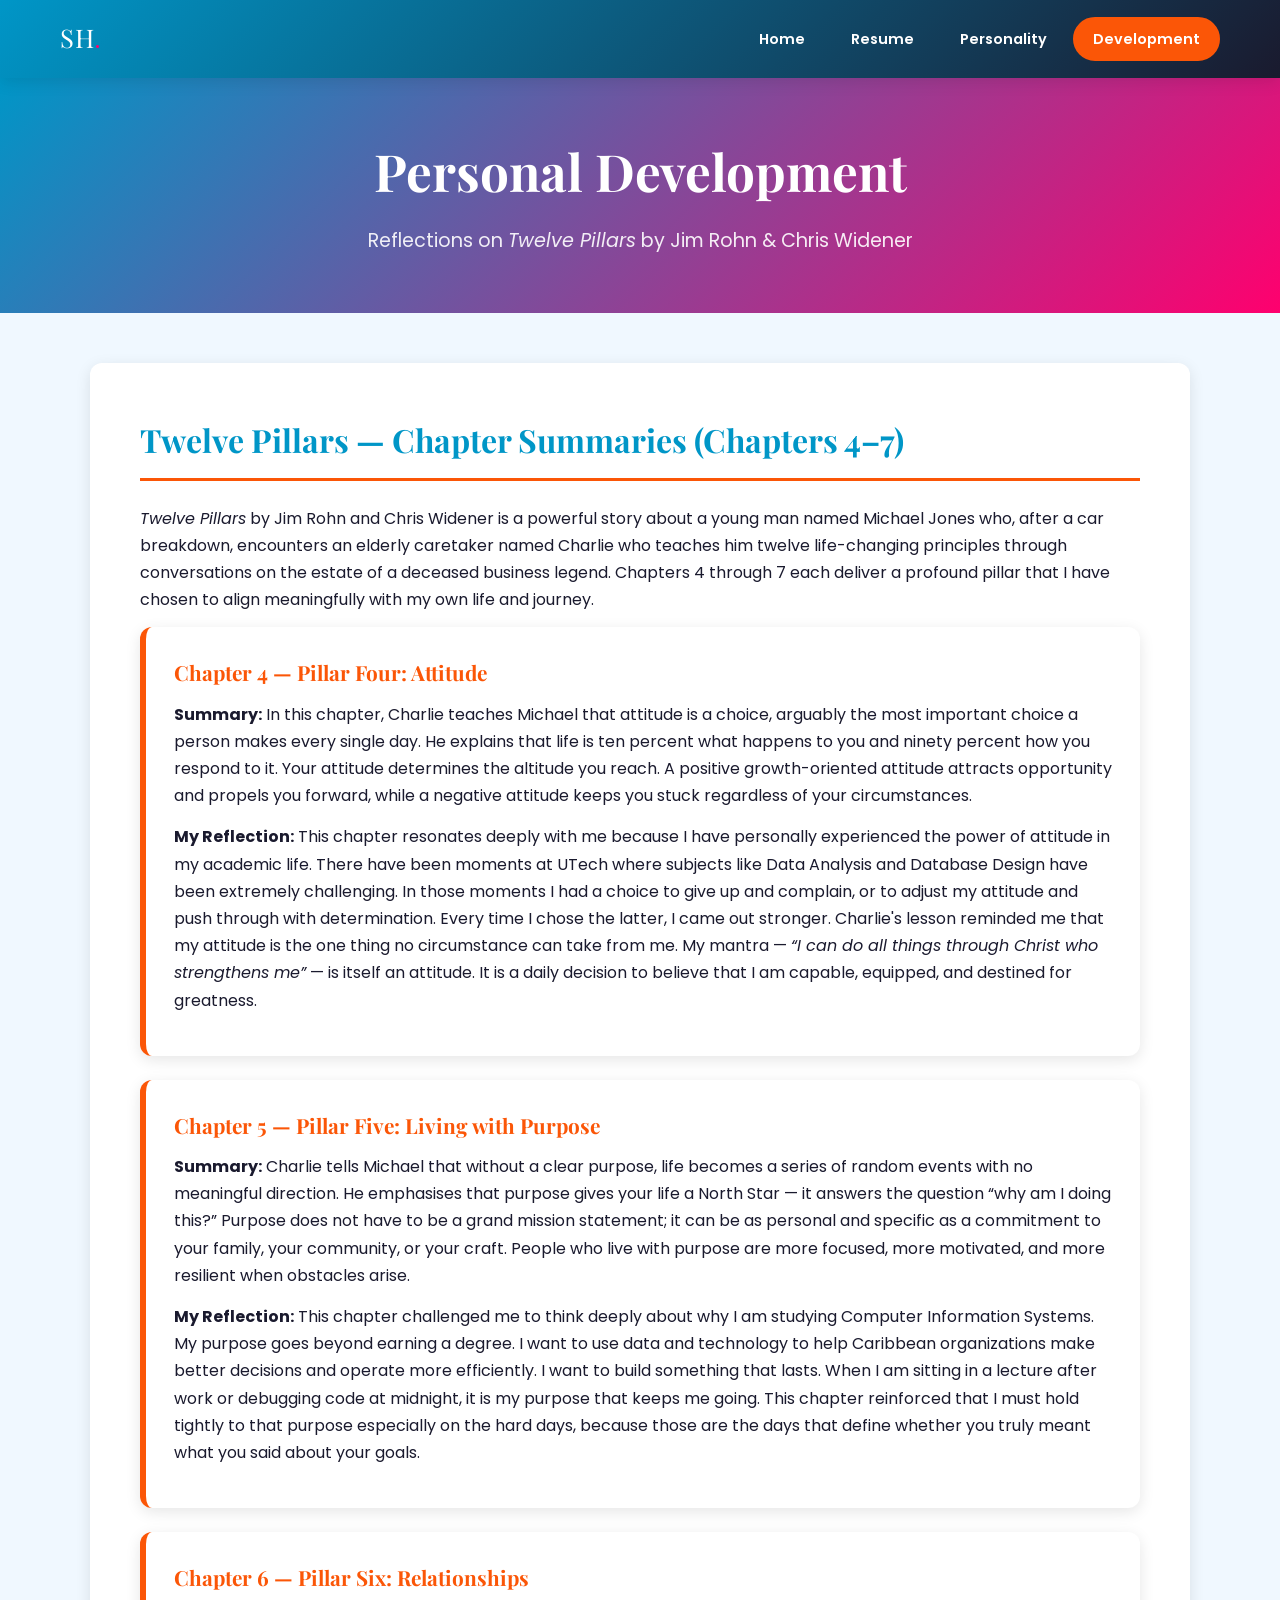
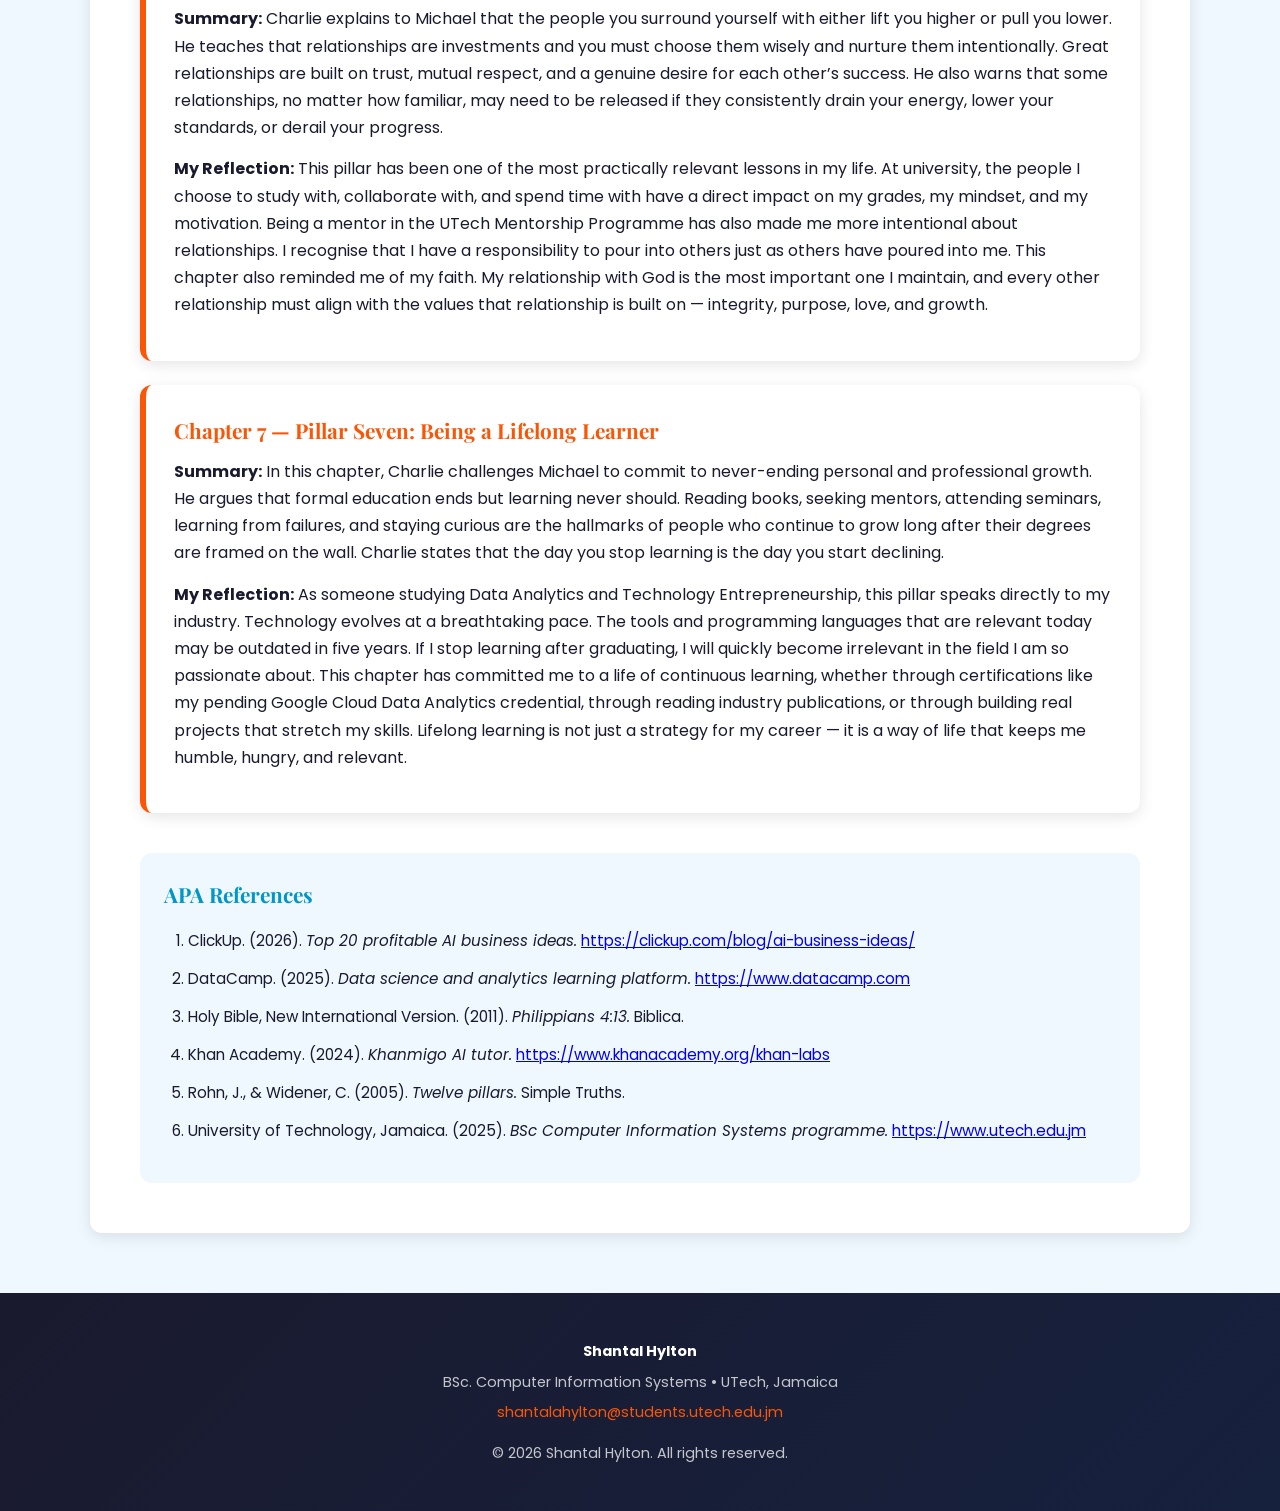
==== development.html @ 5e995da2 "Add files via upload" ====
<!DOCTYPE html>
<html lang="en">
<head>
  <meta charset="UTF-8" />
  <meta name="viewport" content="width=device-width, initial-scale=1.0" />
  <title>Personal Development | Shantal Hylton</title>
  <link rel="stylesheet" href="style.css" />
</head>
<body>

  <!-- HEADER & NAVIGATION -->
  <header>
    <a href="index.html" class="logo">SH<span>.</span></a>
    <nav>
      <a href="index.html">Home</a>
      <a href="resume.html">Resume</a>
      <a href="personality.html">Personality</a>
      <a href="development.html" class="active">Development</a>
    </nav>
  </header>

  <!-- HERO -->
  <div class="hero" style="padding: 50px 20px;">
    <h1>Personal Development</h1>
    <p>Reflections on <em>Twelve Pillars</em> by Jim Rohn &amp; Chris Widener</p>
  </div>

  <!-- TWELVE PILLARS SECTION -->
  <section id="twelve-pillars" class="animate-slide">
    <h2>Twelve Pillars &mdash; Chapter Summaries (Chapters 4&ndash;7)</h2>
    <p>
      <em>Twelve Pillars</em> by Jim Rohn and Chris Widener is a powerful
      story about a young man named Michael Jones who, after a car breakdown,
      encounters an elderly caretaker named Charlie who teaches him twelve
      life-changing principles through conversations on the estate of a
      deceased business legend. Chapters 4 through 7 each deliver a profound
      pillar that I have chosen to align meaningfully with my own life and journey.
    </p>

    <!-- CHAPTER 4 -->
    <div class="pillar-card">
      <h3>Chapter 4 &mdash; Pillar Four: Attitude</h3>
      <p>
        <strong>Summary:</strong> In this chapter, Charlie teaches Michael that
        attitude is a choice, arguably the most important choice a person makes
        every single day. He explains that life is ten percent what happens to
        you and ninety percent how you respond to it. Your attitude determines
        the altitude you reach. A positive growth-oriented attitude attracts
        opportunity and propels you forward, while a negative attitude keeps
        you stuck regardless of your circumstances.
      </p>
      <p>
        <strong>My Reflection:</strong> This chapter resonates deeply with me
        because I have personally experienced the power of attitude in my
        academic life. There have been moments at UTech where subjects like
        Data Analysis and Database Design have been extremely challenging. In
        those moments I had a choice to give up and complain, or to adjust my
        attitude and push through with determination. Every time I chose the
        latter, I came out stronger. Charlie's lesson reminded me that my
        attitude is the one thing no circumstance can take from me. My mantra &mdash;
        <em>&ldquo;I can do all things through Christ who strengthens me&rdquo;</em> &mdash; is
        itself an attitude. It is a daily decision to believe that I am capable,
        equipped, and destined for greatness.
      </p>
    </div>

    <!-- CHAPTER 5 -->
    <div class="pillar-card">
      <h3>Chapter 5 &mdash; Pillar Five: Living with Purpose</h3>
      <p>
        <strong>Summary:</strong> Charlie tells Michael that without a clear
        purpose, life becomes a series of random events with no meaningful
        direction. He emphasises that purpose gives your life a North Star &mdash; it
        answers the question &ldquo;why am I doing this?&rdquo; Purpose does not have to be
        a grand mission statement; it can be as personal and specific as a
        commitment to your family, your community, or your craft. People who
        live with purpose are more focused, more motivated, and more resilient
        when obstacles arise.
      </p>
      <p>
        <strong>My Reflection:</strong> This chapter challenged me to think
        deeply about why I am studying Computer Information Systems. My purpose
        goes beyond earning a degree. I want to use data and technology to
        help Caribbean organizations make better decisions and operate more
        efficiently. I want to build something that lasts. When I am sitting in a lecture
        after work or debugging code at midnight, it is my purpose that keeps me
        going. This chapter reinforced that I must hold tightly to that purpose
        especially on the hard days, because those are the days that define
        whether you truly meant what you said about your goals.
      </p>
    </div>

    <!-- CHAPTER 6 -->
    <div class="pillar-card">
      <h3>Chapter 6 &mdash; Pillar Six: Relationships</h3>
      <p>
        <strong>Summary:</strong> Charlie explains to Michael that the people
        you surround yourself with either lift you higher or pull you lower.
        He teaches that relationships are investments and you must choose them
        wisely and nurture them intentionally. Great relationships are built on
        trust, mutual respect, and a genuine desire for each other&rsquo;s success.
        He also warns that some relationships, no matter how familiar, may need
        to be released if they consistently drain your energy, lower your
        standards, or derail your progress.
      </p>
      <p>
        <strong>My Reflection:</strong> This pillar has been one of the most
        practically relevant lessons in my life. At university, the people I
        choose to study with, collaborate with, and spend time with have a
        direct impact on my grades, my mindset, and my motivation. Being a
        mentor in the UTech Mentorship Programme has also made me more
        intentional about relationships. I recognise that I have a
        responsibility to pour into others just as others have poured into me.
        This chapter also reminded me of my faith. My relationship with God is
        the most important one I maintain, and every other relationship must
        align with the values that relationship is built on &mdash; integrity,
        purpose, love, and growth.
      </p>
    </div>

    <!-- CHAPTER 7 -->
    <div class="pillar-card">
      <h3>Chapter 7 &mdash; Pillar Seven: Being a Lifelong Learner</h3>
      <p>
        <strong>Summary:</strong> In this chapter, Charlie challenges Michael
        to commit to never-ending personal and professional growth. He argues
        that formal education ends but learning never should. Reading books,
        seeking mentors, attending seminars, learning from failures, and staying
        curious are the hallmarks of people who continue to grow long after
        their degrees are framed on the wall. Charlie states that the day you
        stop learning is the day you start declining.
      </p>
      <p>
        <strong>My Reflection:</strong> As someone studying Data Analytics and
        Technology Entrepreneurship, this pillar speaks directly to my industry.
        Technology evolves at a breathtaking pace. The tools and programming
        languages that are relevant today may be outdated in five years. If I
        stop learning after graduating, I will quickly become irrelevant in the
        field I am so passionate about. This chapter has committed me to a life
        of continuous learning, whether through certifications like my pending
        Google Cloud Data Analytics credential, through reading industry
        publications, or through building real projects that stretch my skills.
        Lifelong learning is not just a strategy for my career &mdash; it is a way of
        life that keeps me humble, hungry, and relevant.
      </p>
    </div>

    <!-- APA REFERENCES -->
    <!-- FIX APPLIED: Reference #3 updated from Exploding Topics to the correct ClickUp blog as assigned -->
    <div id="references" style="margin-top: 40px; padding: 24px; background: var(--light-bg); border-radius: var(--border-radius);">
      <h3 style="color: var(--primary); margin-bottom: 16px;">APA References</h3>
      <ol>
        <li style="margin-bottom: 12px;">
          ClickUp. (2026). <em>Top 20 profitable AI business ideas.</em>
          <a href="https://clickup.com/blog/ai-business-ideas/" target="_blank">https://clickup.com/blog/ai-business-ideas/</a>
        </li>
        <li style="margin-bottom: 12px;">
          DataCamp. (2025). <em>Data science and analytics learning platform.</em>
          <a href="https://www.datacamp.com" target="_blank">https://www.datacamp.com</a>
        </li>
        <li style="margin-bottom: 12px;">
          Holy Bible, New International Version. (2011). <em>Philippians 4:13.</em> Biblica.
        </li>
        <li style="margin-bottom: 12px;">
          Khan Academy. (2024). <em>Khanmigo AI tutor.</em>
          <a href="https://www.khanacademy.org/khan-labs" target="_blank">https://www.khanacademy.org/khan-labs</a>
        </li> 
        <li style="margin-bottom: 12px;">
          Rohn, J., &amp; Widener, C. (2005). <em>Twelve pillars.</em> Simple Truths.
        </li>           
        <li style="margin-bottom: 12px;">
          University of Technology, Jamaica. (2025). <em>BSc Computer Information Systems programme.</em>
          <a href="https://www.utech.edu.jm" target="_blank">https://www.utech.edu.jm</a>
        </li>
        
      </ol>
    </div>

  </section>

  <!-- FOOTER -->
  <footer>
    <p><strong style="color:#fff;">Shantal Hylton</strong></p>
    <p>BSc. Computer Information Systems &bull; UTech, Jamaica</p>
    <p>
      <a href="mailto:shantalahylton@students.utech.edu.jm">shantalahylton@students.utech.edu.jm</a>
    </p>
    <p style="margin-top:16px;">&copy; 2026 Shantal Hylton. All rights reserved.</p>
  </footer>

</body>
</html>
---- style.css ----
/* ============================================
   Shantal Hylton — PORTFOLIO STYLESHEET
   style.css — linked to all pages
   ============================================ */

/* ── GOOGLE FONTS ── */
@import url('https://fonts.googleapis.com/css2?family=Poppins:wght@300;400;600;700&family=Playfair+Display:wght@700&display=swap');

/* ── CSS VARIABLES ── */
:root {
  --primary:      #0096c7;   /* light blue */
  --hot-pink:     #ff006e;   /* hot pink */
  --orange:       #fb5607;   /* orange */
  --white:        #ffffff;
  --light-bg:     #f0f8ff;
  --dark:         #1a1a2e;
  --grey:         #555555;
  --light-grey:   #f5f5f5;
  --font-main:    'Poppins', sans-serif;
  --font-heading: 'Playfair Display', serif;
  --border-radius: 12px;
  --box-shadow:   0 4px 15px rgba(0, 0, 0, 0.1);
  --transition:   all 0.3s ease;
}

/* ── GLOBAL RESET ── */
* {
  box-sizing: border-box;
  margin: 0;
  padding: 0;
  font-family: var(--font-main);
}

body {
  background-color: var(--light-bg);
  color: var(--dark);
  line-height: 1.7;
}

/* ── TYPOGRAPHY ── */
h1, h2, h3 {
  font-family: var(--font-heading);
}

h1 { font-size: 2.8em; color: var(--white); }
h2 { font-size: 2em;   color: var(--primary); margin-bottom: 16px; }
h3 { font-size: 1.3em; color: var(--dark);    margin-bottom: 10px; }

p  { margin-bottom: 14px; font-size: 1em; }

/* ── HEADER ── */
header {
  background: linear-gradient(135deg, var(--primary), var(--dark));
  color: var(--white);
  padding: 16px 40px;
  display: flex;
  justify-content: space-between;
  align-items: center;
  position: sticky;
  top: 0;
  z-index: 1000;
  box-shadow: var(--box-shadow);
}

/* Logo */
.logo {
  font-family: var(--font-heading);
  font-size: 1.6em;
  color: var(--white);
  text-decoration: none;
  letter-spacing: 1px;
}

.logo span {
  color: var(--hot-pink);
}

/* ── NAVIGATION ── */
nav {
  display: flex;
  gap: 8px;
  flex-wrap: wrap;
}

nav a {
  color: var(--white);
  text-decoration: none;
  padding: 8px 16px;
  border-radius: 25px;
  font-size: 0.9em;
  font-weight: 600;
  border: 2px solid transparent;
  transition: background-color 0.3s ease, transform 0.3s ease, box-shadow 0.3s ease;
}

nav a:hover {
  background-color: var(--hot-pink);
  border-color: var(--hot-pink);
  transform: translateY(-2px);
}

nav a.active {
  background-color: var(--orange);
  border-color: var(--orange);
}

/* ── HERO SECTION ── */
.hero {
  background: linear-gradient(135deg, var(--primary) 0%, var(--hot-pink) 100%);
  color: var(--white);
  text-align: center;
  padding: 80px 20px;
}

.hero h1 {
  font-size: 3em;
  margin-bottom: 10px;
  animation: fadeInDown 1s ease;
}

.hero p {
  font-size: 1.2em;
  color: rgba(255,255,255,0.9);
  margin-bottom: 6px;
}

.hero .subtitle {
  font-size: 1em;
  color: rgba(255,255,255,0.8);
  font-style: italic;
}

/* Profile image */
.profile-img-wrapper {
  margin: 30px auto 20px auto;
  width: 180px;
  height: 180px;
}

.profile-img-wrapper a {
  display: block;
  width: 100%;
  height: 100%;
}

.profile-img-wrapper img {
  width: 180px;
  height: 180px;
  border-radius: 50%;
  object-fit: cover;
  border: 5px solid var(--white);
  box-shadow: 0 0 0 5px var(--orange);
  transition: var(--transition);
  animation: fadeIn 1.2s ease;
}

.profile-img-wrapper img:hover {
  transform: scale(1.05);
  box-shadow: 0 0 0 8px var(--hot-pink);
}

/* ── SECTIONS ── */
section {
  max-width: 1100px;
  margin: 50px auto;
  padding: 40px;
  background-color: var(--white);
  border-radius: var(--border-radius);
  box-shadow: var(--box-shadow);
  scroll-margin-top: 80px;
}

section h2 {
  border-bottom: 3px solid var(--orange);
  padding-bottom: 10px;
  margin-bottom: 24px;
}

/* ── DEMOGRAPHIC CARDS ── */
.demo-grid {
  display: flex;
  flex-wrap: wrap;
  gap: 20px;
  margin-top: 20px;
}

.demo-card {
  background: var(--light-bg);
  border-left: 5px solid var(--hot-pink);
  border-radius: var(--border-radius);
  padding: 20px 24px;
  flex: 1 1 200px;
  box-shadow: var(--box-shadow);
  transition: var(--transition);
}

.demo-card:hover {
  transform: translateY(-4px);
  border-left-color: var(--orange);
  box-shadow: 0 8px 24px rgba(0,0,0,0.15);
}

.demo-card h3 {
  color: var(--hot-pink);
  font-size: 0.85em;
  text-transform: uppercase;
  letter-spacing: 1px;
  margin-bottom: 6px;
}

.demo-card p {
  font-size: 1em;
  font-weight: 600;
  color: var(--dark);
  margin: 0;
}

/* ── VISION & MISSION ── */
.vm-grid {
  display: flex;
  flex-wrap: wrap;
  gap: 24px;
  margin-top: 10px;
}

.vm-card {
  flex: 1 1 300px;
  padding: 28px;
  border-radius: var(--border-radius);
  box-shadow: var(--box-shadow);
  transition: var(--transition);
}

.vm-card.vision {
  background: linear-gradient(135deg, var(--primary), #0077a8);
  color: var(--white);
}

.vm-card.mission {
  background: linear-gradient(135deg, var(--hot-pink), #cc0055);
  color: var(--white);
}

.vm-card:hover {
  transform: translateY(-4px);
  box-shadow: 0 10px 28px rgba(0,0,0,0.18);
}

.vm-card h3 {
  color: var(--white);
  font-size: 1.3em;
  margin-bottom: 12px;
  font-family: var(--font-heading);
}

.vm-card p {
  color: rgba(255,255,255,0.92);
  margin: 0;
}

/* ── PERSONALITY TRAITS ── */
.trait-grid {
  display: flex;
  flex-wrap: wrap;
  gap: 20px;
  margin-top: 16px;
}

.trait-card {
  flex: 1 1 250px;
  background: var(--light-bg);
  border-radius: var(--border-radius);
  padding: 24px;
  border-top: 5px solid var(--orange);
  box-shadow: var(--box-shadow);
  transition: var(--transition);
  text-align: center;
}

.trait-card:hover {
  transform: translateY(-5px);
  border-top-color: var(--hot-pink);
  box-shadow: 0 10px 28px rgba(0,0,0,0.15);
}

.trait-card .icon {
  font-size: 2.5em;
  margin-bottom: 12px;
  display: block;
}

.trait-card h3 {
  color: var(--primary);
  margin-bottom: 8px;
}

/* ── HERO/MENTOR QUOTE ── */
.quote-block {
  background: linear-gradient(135deg, var(--dark), #16213e);
  color: var(--white);
  border-radius: var(--border-radius);
  padding: 40px;
  text-align: center;
  margin-top: 20px;
  position: relative;
}

.quote-block::before {
  content: '\201C';
  font-size: 8em;
  color: var(--hot-pink);
  position: absolute;
  top: -20px;
  left: 20px;
  font-family: var(--font-heading);
  line-height: 1;
  opacity: 0.4;
}

.quote-block p {
  font-size: 1.4em;
  font-style: italic;
  color: var(--white);
  margin-bottom: 16px;
  font-family: var(--font-heading);
}

.quote-block .attribution {
  color: var(--orange);
  font-weight: 600;
  font-size: 1em;
  margin: 0;
}

/* ── RESUME PAGE ── */
.resume-header {
  background: linear-gradient(135deg, var(--primary), var(--hot-pink));
  color: var(--white);
  padding: 40px;
  border-radius: var(--border-radius);
  margin-bottom: 30px;
  text-align: center;
}

.resume-header h1 {
  font-size: 2.4em;
  margin-bottom: 8px;
}

.resume-header p {
  color: rgba(255,255,255,0.9);
  margin: 4px 0;
}

.resume-section {
  margin-bottom: 36px;
}

.resume-section h3 {
  color: var(--primary);
  border-bottom: 2px solid var(--orange);
  padding-bottom: 6px;
  margin-bottom: 16px;
  text-transform: uppercase;
  letter-spacing: 1px;
  font-size: 1em;
}

.resume-item {
  margin-bottom: 20px;
  padding-left: 16px;
  border-left: 3px solid var(--hot-pink);
}

.resume-item h4 {
  color: var(--dark);
  font-size: 1em;
  font-weight: 700;
  margin-bottom: 2px;
}

.resume-item .date {
  color: var(--orange);
  font-size: 0.85em;
  font-weight: 600;
  margin-bottom: 6px;
}

.resume-item p {
  color: var(--grey);
  font-size: 0.9em;
  margin: 4px 0;
}

.resume-item ul li {
  color: var(--grey);
  font-size: 0.9em;
}

.skills-grid {
  display: flex;
  flex-wrap: wrap;
  gap: 10px;
  margin-top: 10px;
}

.skill-tag {
  background: var(--primary);
  color: var(--white);
  padding: 6px 16px;
  border-radius: 20px;
  font-size: 0.85em;
  font-weight: 600;
  transition: var(--transition);
}

.skill-tag:hover {
  background: var(--hot-pink);
  transform: scale(1.05);
}

/* ── TABLE ── */
table {
  width: 100%;
  border-collapse: collapse;
  margin-top: 16px;
  border-radius: var(--border-radius);
  overflow: hidden;
  box-shadow: var(--box-shadow);
}

thead {
  background: linear-gradient(135deg, var(--primary), var(--hot-pink));
  color: var(--white);
}

thead th {
  padding: 14px 20px;
  text-align: left;
  font-size: 0.95em;
  letter-spacing: 0.5px;
}

tbody tr {
  border-bottom: 1px solid #eee;
  transition: var(--transition);
}

tbody tr:hover {
  background-color: var(--light-bg);
  transform: scale(1.01);
}

tbody td {
  padding: 14px 20px;
  font-size: 0.95em;
  color: var(--dark);
}

tbody tr:nth-child(even) {
  background-color: #fafafa;
}

/* ── LISTS ── */
ul, ol {
  padding-left: 24px;
  margin-bottom: 16px;
}

ul li, ol li {
  margin-bottom: 8px;
  font-size: 0.95em;
}

/* ── BUTTONS ── */
.btn {
  display: inline-block;
  padding: 12px 28px;
  border-radius: 30px;
  font-weight: 600;
  font-size: 0.95em;
  text-decoration: none;
  cursor: pointer;
  border: none;
  transition: var(--transition);
  margin: 8px 6px;
}

.btn-primary {
  background-color: var(--hot-pink);
  color: var(--white);
}

.btn-primary:hover {
  background-color: var(--orange);
  transform: translateY(-3px);
  box-shadow: 0 6px 20px rgba(255, 0, 110, 0.4);
}

.btn-outline {
  background-color: transparent;
  color: var(--white);
  border: 2px solid var(--white);
}

.btn-outline:hover {
  background-color: var(--white);
  color: var(--primary);
  transform: translateY(-3px);
}

/* ── FOOTER ── */
footer {
  background: linear-gradient(135deg, var(--dark), #16213e);
  color: var(--white);
  text-align: center;
  padding: 40px 20px;
  margin-top: 60px;
}

footer p {
  color: rgba(255,255,255,0.75);
  margin: 6px 0;
  font-size: 0.9em;
}

footer a {
  color: var(--orange);
  text-decoration: none;
  transition: var(--transition);
}

footer a:hover {
  color: var(--hot-pink);
}

/* ── AI REPORT SECTION ── */
.ai-report {
  background: var(--light-bg);
  border-radius: var(--border-radius);
  padding: 30px;
  border-left: 6px solid var(--primary);
  margin-top: 16px;
}

.ai-report h3 {
  color: var(--primary);
}

/* ── TWELVE PILLARS SECTION ── */
.pillar-card {
  background: var(--white);
  border-radius: var(--border-radius);
  padding: 28px;
  margin-bottom: 24px;
  border-left: 6px solid var(--orange);
  box-shadow: var(--box-shadow);
  transition: var(--transition);
}

.pillar-card:hover {
  transform: translateX(6px);
  border-left-color: var(--hot-pink);
}

.pillar-card h3 {
  color: var(--orange);
  margin-bottom: 10px;
}

/* ── ANIMATIONS ── */
@keyframes fadeInDown {
  from { opacity: 0; transform: translateY(-30px); }
  to   { opacity: 1; transform: translateY(0); }
}

@keyframes fadeIn {
  from { opacity: 0; }
  to   { opacity: 1; }
}

@keyframes slideUp {
  from { opacity: 0; transform: translateY(40px); }
  to   { opacity: 1; transform: translateY(0); }
}

.animate-slide {
  animation: slideUp 0.8s ease both;
}

/* ── RESPONSIVE — MOBILE (min 600px) ── */
@media screen and (min-width: 600px) {
  .hero h1       { font-size: 2.4em; }
  section        { padding: 30px 24px; margin: 30px 16px; }
  .demo-grid     { flex-direction: row; }
  .vm-grid       { flex-direction: row; }
  .trait-grid    { flex-direction: row; }
  nav            { gap: 6px; }
  nav a          { padding: 6px 12px; font-size: 0.85em; }
}

/* ── RESPONSIVE — DESKTOP (min 950px) ── */
@media screen and (min-width: 950px) {
  .hero h1       { font-size: 3.2em; }
  section        { padding: 50px; margin: 50px auto; }
  nav a          { padding: 8px 18px; font-size: 0.9em; }
  header         { padding: 16px 60px; }
  .demo-grid     { gap: 24px; }
  .trait-grid    { gap: 24px; }
}

/* ── MOVIE POSTERS IN TABLE ── */
.movie-poster {
  width: 90px;
  height: 130px;
  object-fit: cover;
  border-radius: 8px;
  box-shadow: var(--box-shadow);
  transition: var(--transition);
  display: block;
}

.movie-poster:hover {
  transform: scale(1.08);
  box-shadow: 0 8px 24px rgba(0,0,0,0.25);
}
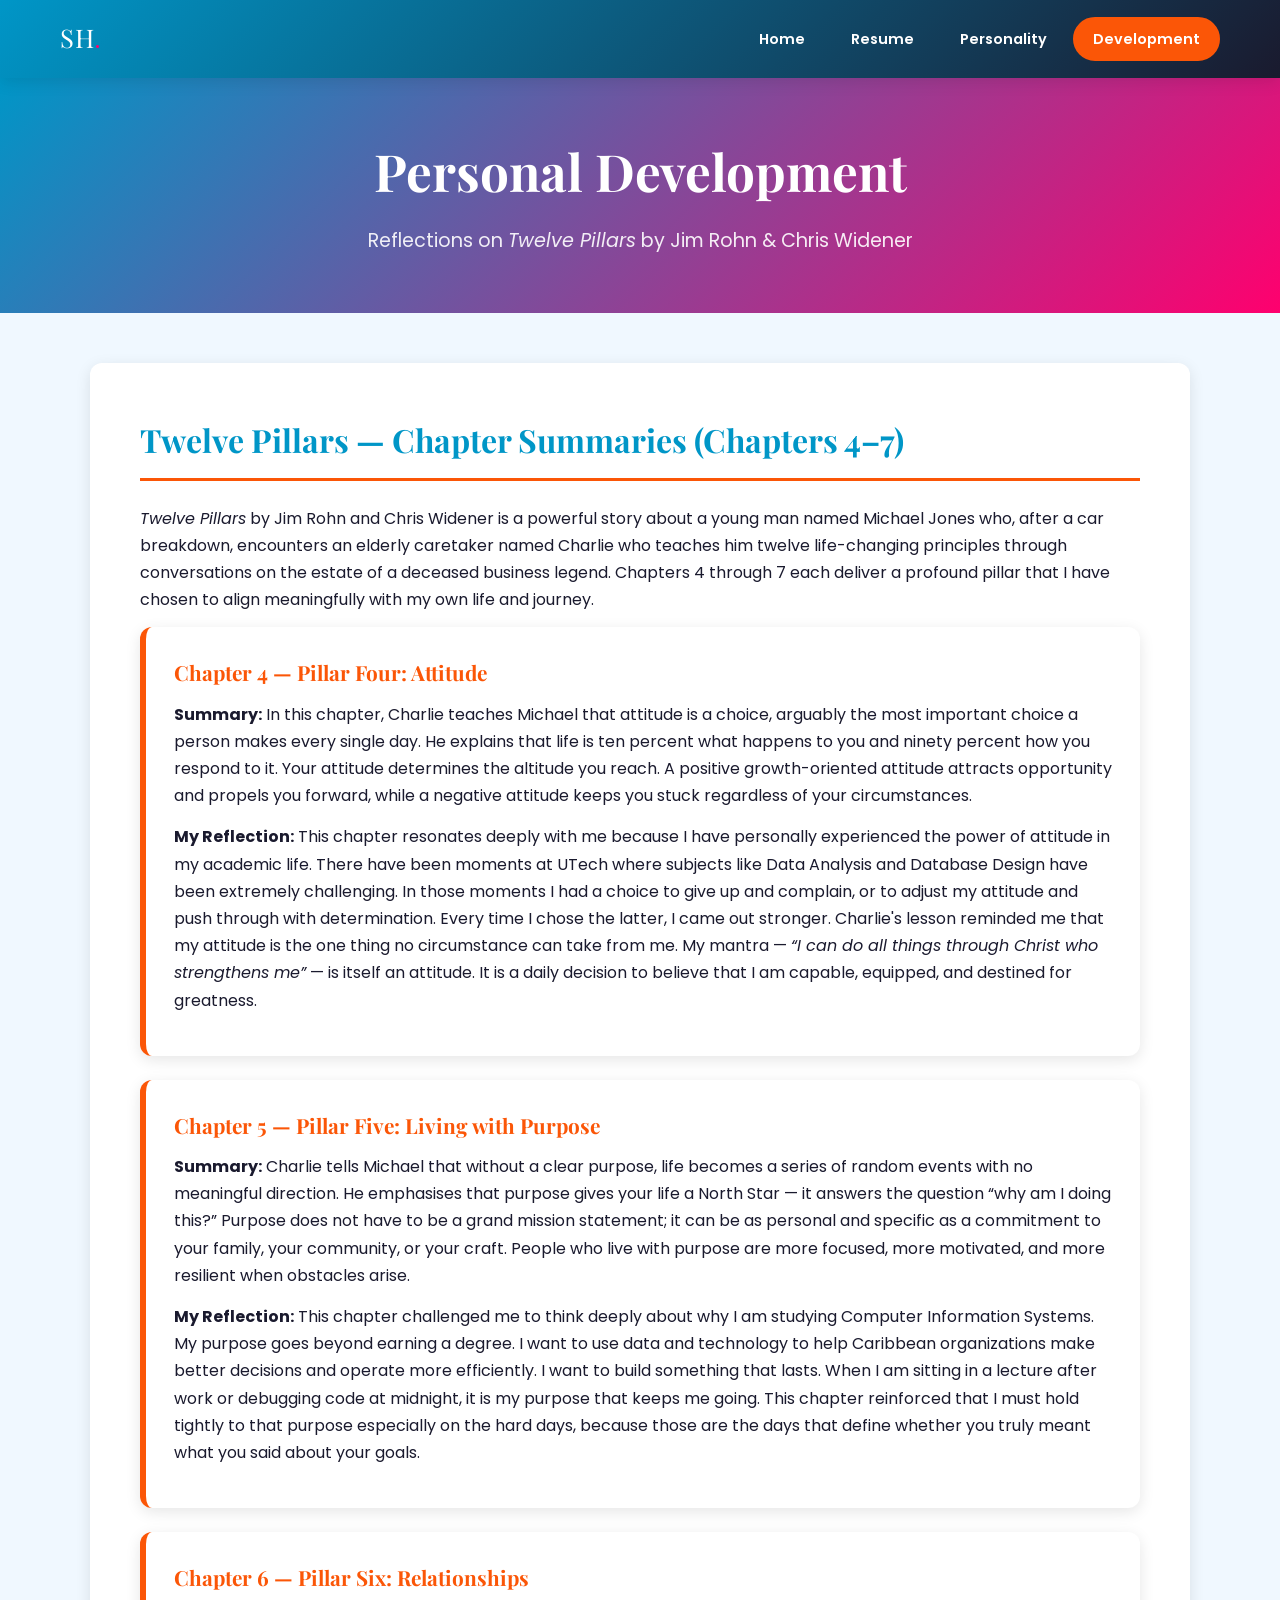
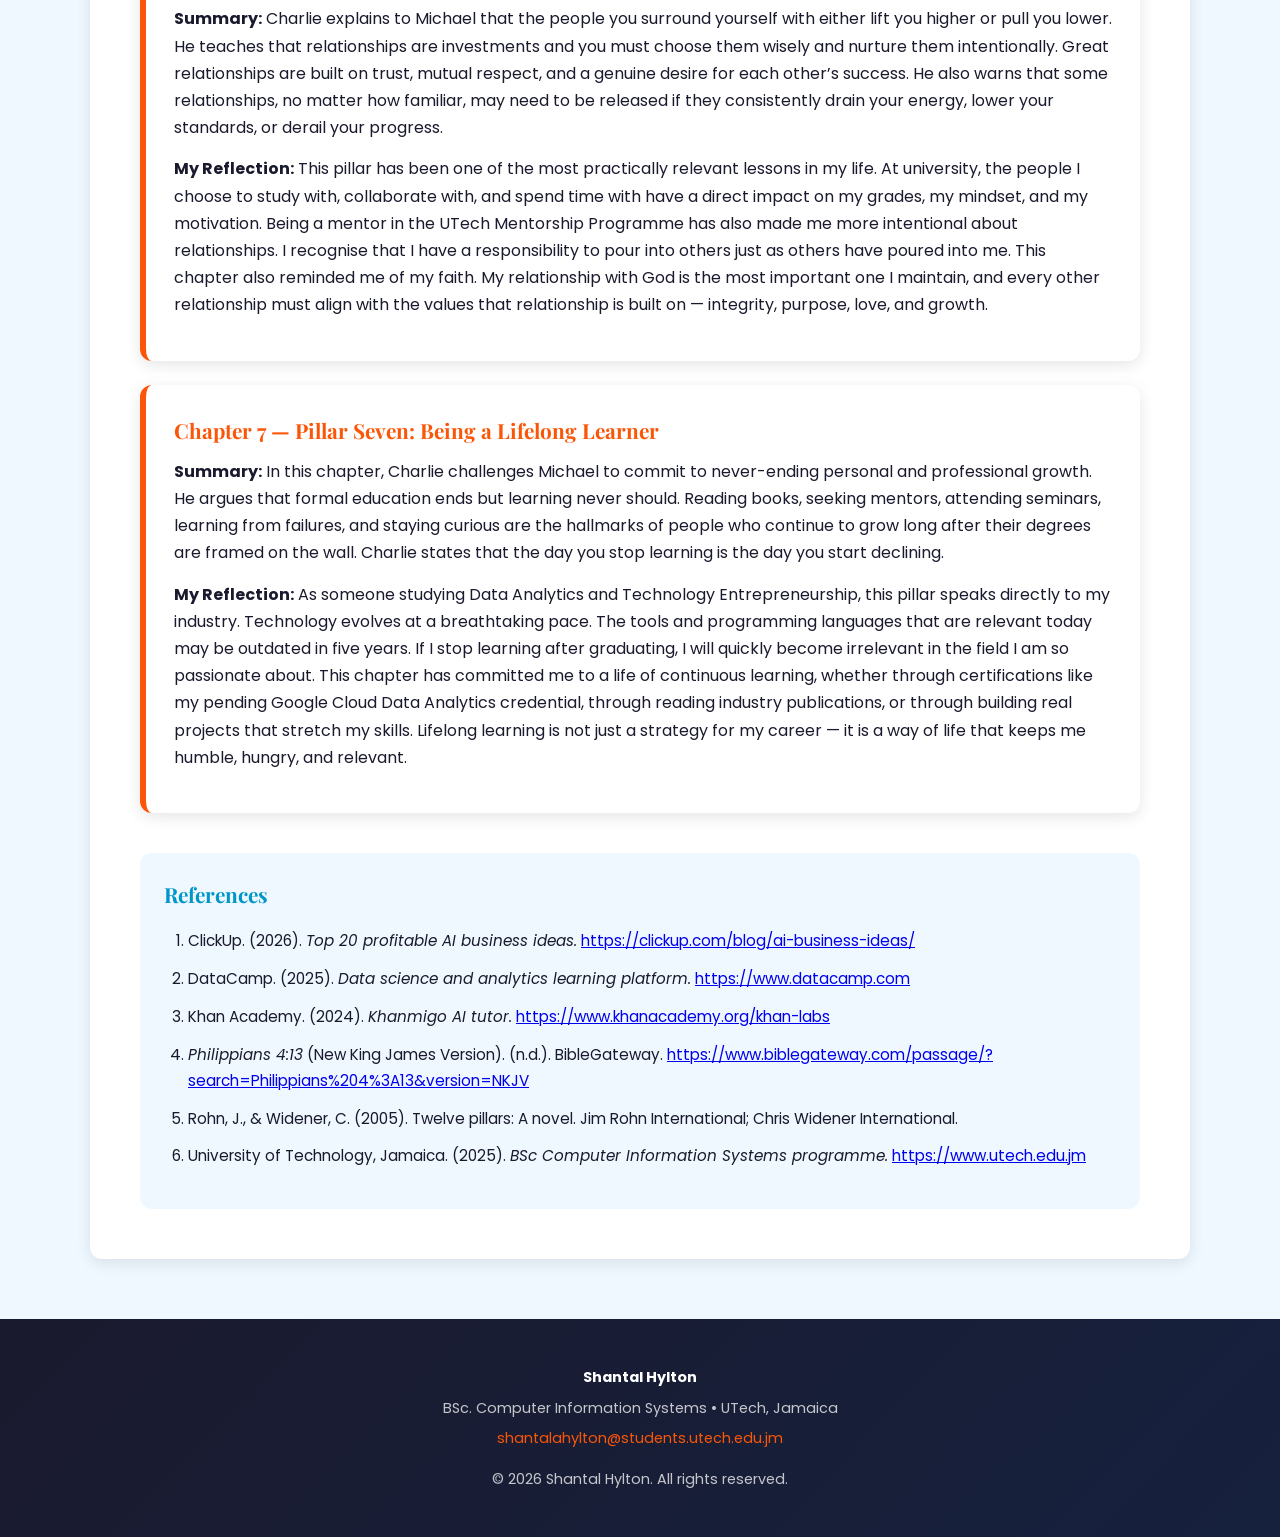
==== commit 2a8dc003: "Add files via upload" ====
--- a/development.html
+++ b/development.html
@@ -148,7 +148,7 @@
     <!-- APA REFERENCES -->
     <!-- FIX APPLIED: Reference #3 updated from Exploding Topics to the correct ClickUp blog as assigned -->
     <div id="references" style="margin-top: 40px; padding: 24px; background: var(--light-bg); border-radius: var(--border-radius);">
-      <h3 style="color: var(--primary); margin-bottom: 16px;">APA References</h3>
+      <h3 style="color: var(--primary); margin-bottom: 16px;">References</h3>
       <ol>
         <li style="margin-bottom: 12px;">
           ClickUp. (2026). <em>Top 20 profitable AI business ideas.</em>
@@ -159,14 +159,15 @@
           <a href="https://www.datacamp.com" target="_blank">https://www.datacamp.com</a>
         </li>
         <li style="margin-bottom: 12px;">
-          Holy Bible, New International Version. (2011). <em>Philippians 4:13.</em> Biblica.
-        </li>
-        <li style="margin-bottom: 12px;">
           Khan Academy. (2024). <em>Khanmigo AI tutor.</em>
           <a href="https://www.khanacademy.org/khan-labs" target="_blank">https://www.khanacademy.org/khan-labs</a>
         </li> 
         <li style="margin-bottom: 12px;">
-          Rohn, J., &amp; Widener, C. (2005). <em>Twelve pillars.</em> Simple Truths.
+          <em>Philippians 4:13</em> (New King James Version). (n.d.). BibleGateway.
+          <a href="https://www.biblegateway.com/passage/?search=Philippians%204%3A13&version=NKJV" target="_blank">https://www.biblegateway.com/passage/?search=Philippians%204%3A13&version=NKJV</a>
+        </li>        
+        <li style="margin-bottom: 12px;">
+          Rohn, J., & Widener, C. (2005). Twelve pillars: A novel. Jim Rohn International; Chris Widener International.
         </li>           
         <li style="margin-bottom: 12px;">
           University of Technology, Jamaica. (2025). <em>BSc Computer Information Systems programme.</em>
